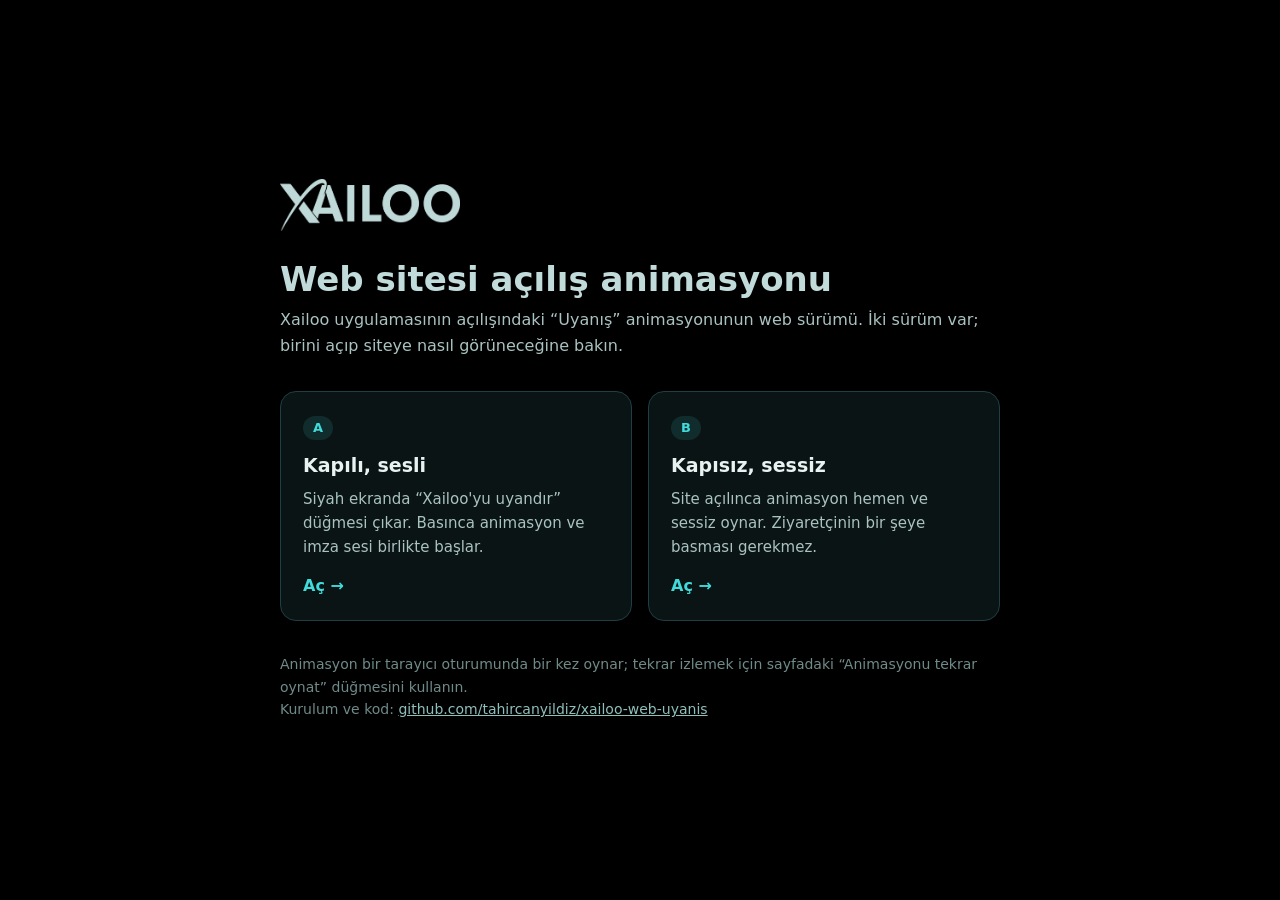
==== index.html @ 396e190b "Canlı önizleme sayfası eklendi" ====
<!doctype html>
<html lang="tr">
<head>
  <meta charset="utf-8">
  <meta name="viewport" content="width=device-width, initial-scale=1, viewport-fit=cover">
  <title>Xailoo Uyanış · web açılış animasyonu</title>
  <style>
    :root { color-scheme: dark; }
    * { box-sizing: border-box; }
    body { margin: 0; min-height: 100vh; background: #000; color: #e8f2f1; font: 16px/1.6 system-ui, -apple-system, "Segoe UI", Roboto, sans-serif; display: flex; align-items: center; justify-content: center; }
    main { width: 100%; max-width: 760px; padding: 48px 20px; }
    .logo { display: block; width: 180px; margin: 0 0 28px; }
    h1 { margin: 0 0 8px; font-size: clamp(24px, 4.5vw, 34px); line-height: 1.2; color: #c0dbd9; font-weight: 600; }
    p.lead { margin: 0 0 32px; color: #a9c3c1; }
    .cards { display: grid; grid-template-columns: repeat(auto-fit, minmax(260px, 1fr)); gap: 16px; }
    a.card { display: block; padding: 22px; border: 1px solid #1f3f44; border-radius: 16px; background: #0b1414; color: inherit; text-decoration: none; transition: border-color 150ms ease, background-color 150ms ease; }
    a.card:hover, a.card:focus-visible { border-color: #41dbdb; background: #0e1b1b; outline: none; }
    .tag { display: inline-block; margin-bottom: 10px; padding: 2px 10px; border-radius: 999px; background: rgba(65, 219, 219, 0.12); color: #41dbdb; font-size: 13px; font-weight: 600; }
    .card h2 { margin: 0 0 6px; font-size: 19px; color: #e8f2f1; }
    .card p { margin: 0; color: #a9c3c1; font-size: 15px; }
    .card .go { display: inline-block; margin-top: 14px; color: #41dbdb; font-weight: 600; }
    footer { margin-top: 32px; color: #6f8b89; font-size: 14px; }
    footer a { color: #8fbfbb; }
  </style>
</head>
<body>
  <main>
    <img class="logo" src="assets/xailoo-logo.png" alt="Xailoo">
    <h1>Web sitesi açılış animasyonu</h1>
    <p class="lead">Xailoo uygulamasının açılışındaki “Uyanış” animasyonunun web sürümü. İki sürüm var; birini açıp siteye nasıl görüneceğine bakın.</p>

    <div class="cards">
      <a class="card" href="demo-kapili.html">
        <span class="tag">A</span>
        <h2>Kapılı, sesli</h2>
        <p>Siyah ekranda “Xailoo'yu uyandır” düğmesi çıkar. Basınca animasyon ve imza sesi birlikte başlar.</p>
        <span class="go">Aç →</span>
      </a>
      <a class="card" href="demo-sessiz.html">
        <span class="tag">B</span>
        <h2>Kapısız, sessiz</h2>
        <p>Site açılınca animasyon hemen ve sessiz oynar. Ziyaretçinin bir şeye basması gerekmez.</p>
        <span class="go">Aç →</span>
      </a>
    </div>

    <footer>
      Animasyon bir tarayıcı oturumunda bir kez oynar; tekrar izlemek için sayfadaki “Animasyonu tekrar oynat” düğmesini kullanın.<br>
      Kurulum ve kod: <a href="https://github.com/tahircanyildiz/xailoo-web-uyanis">github.com/tahircanyildiz/xailoo-web-uyanis</a>
    </footer>
  </main>
</body>
</html>
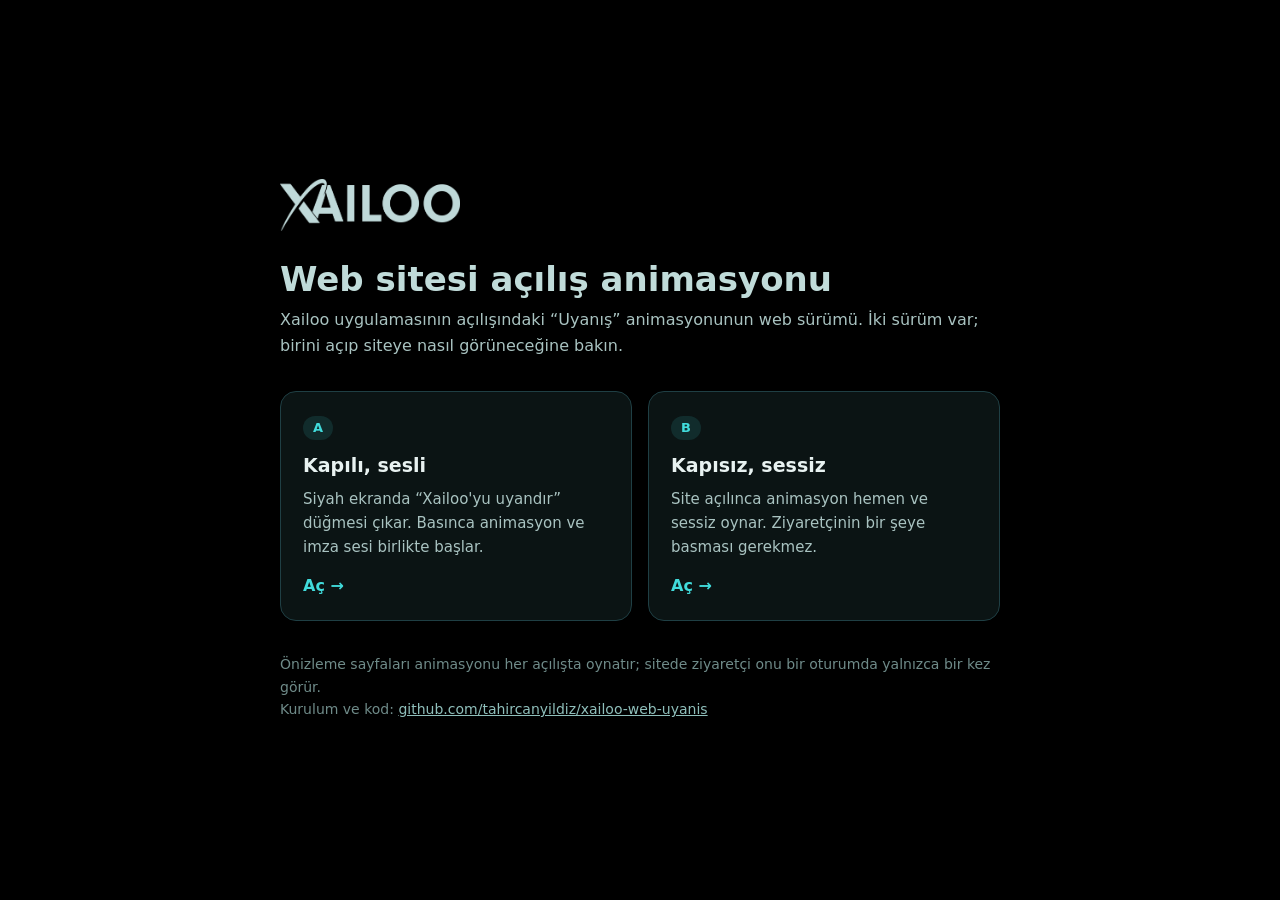
==== commit 60d419a3: "Önizleme sayfaları her açılışta oynar" ====
--- a/index.html
+++ b/index.html
@@ -45,7 +45,7 @@
     </div>
 
     <footer>
-      Animasyon bir tarayıcı oturumunda bir kez oynar; tekrar izlemek için sayfadaki “Animasyonu tekrar oynat” düğmesini kullanın.<br>
+      Önizleme sayfaları animasyonu her açılışta oynatır; sitede ziyaretçi onu bir oturumda yalnızca bir kez görür.<br>
       Kurulum ve kod: <a href="https://github.com/tahircanyildiz/xailoo-web-uyanis">github.com/tahircanyildiz/xailoo-web-uyanis</a>
     </footer>
   </main>
